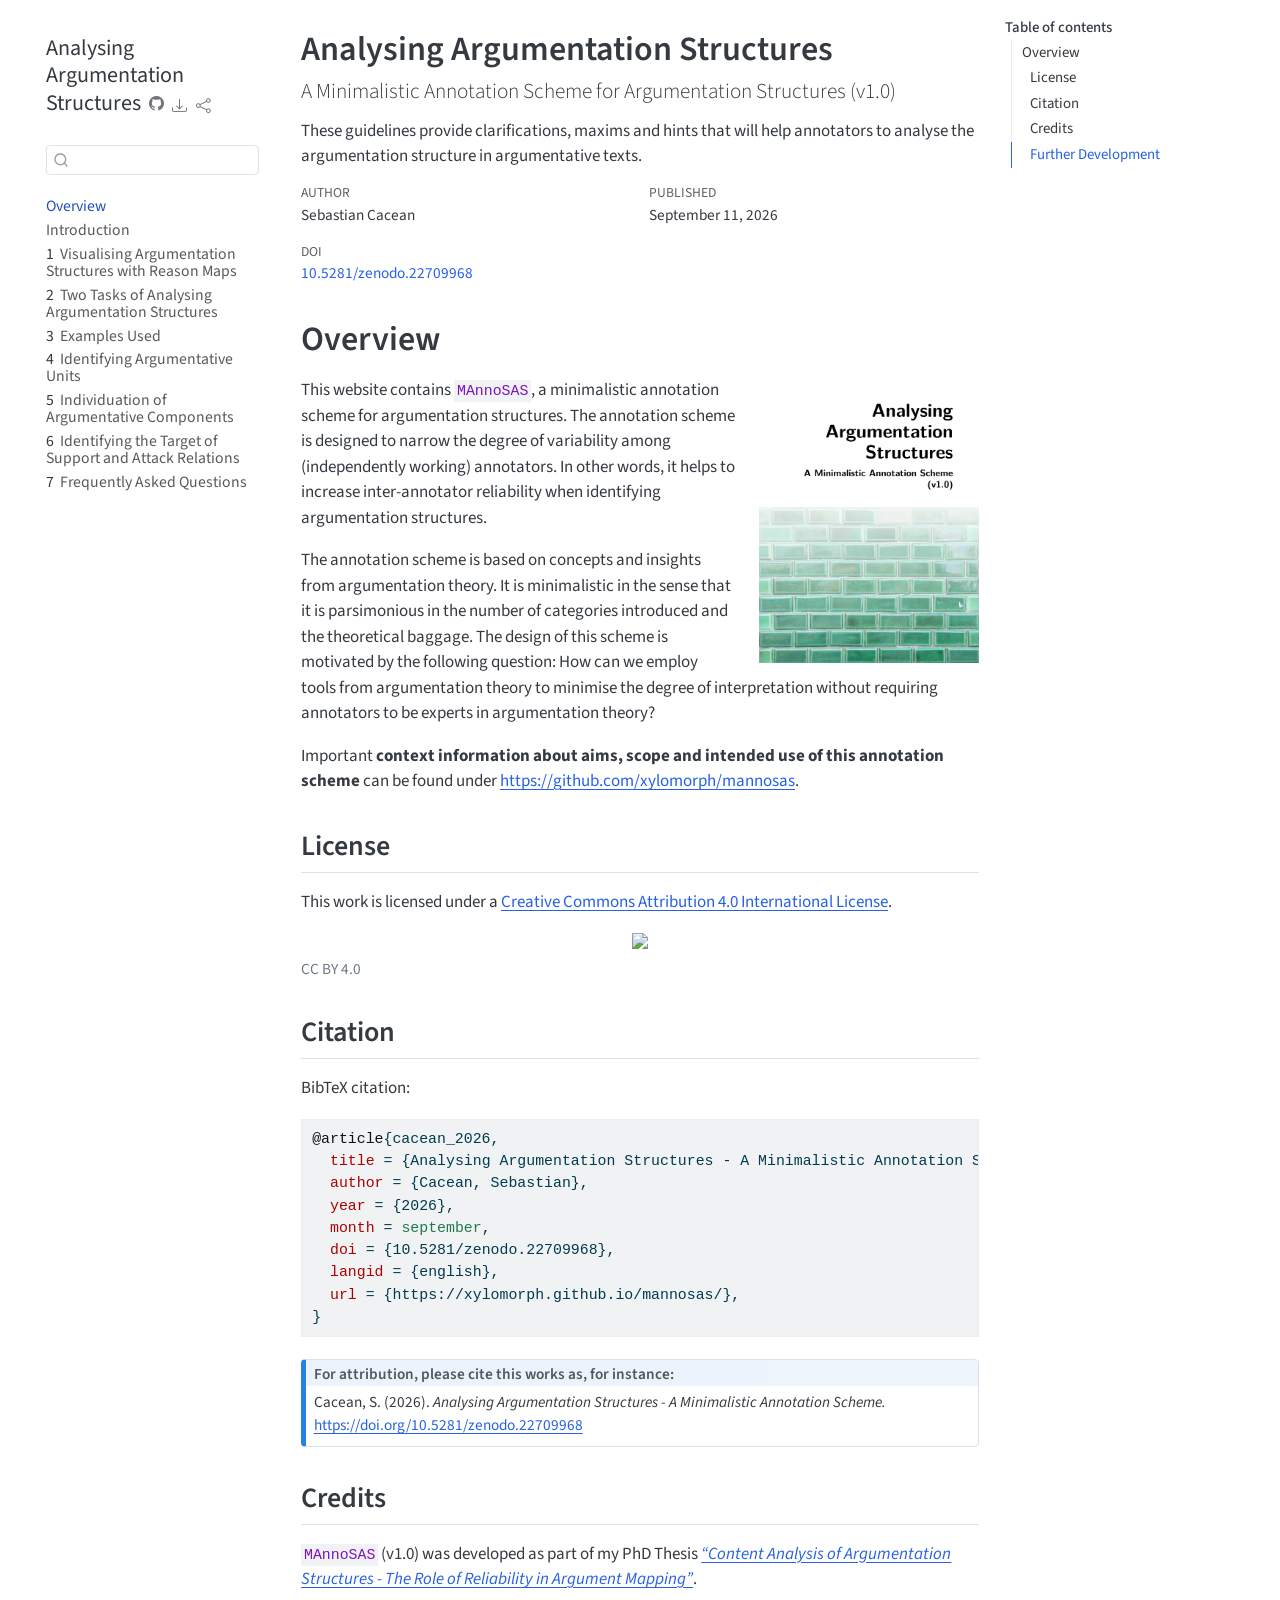
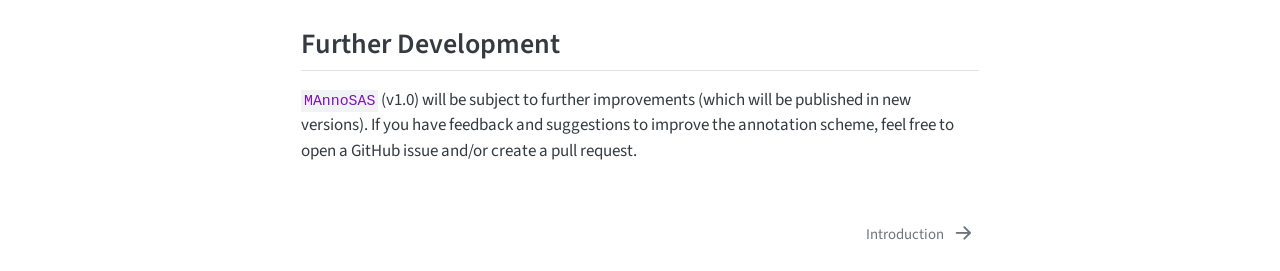
==== docs/index.html @ d0de9d88 "Build html output." ====
<!DOCTYPE html>
<html xmlns="http://www.w3.org/1999/xhtml" lang="en" xml:lang="en"><head>

<meta charset="utf-8">
<meta name="generator" content="quarto-1.9.38">

<meta name="viewport" content="width=device-width, initial-scale=1.0, user-scalable=yes">

<meta name="author" content="Sebastian Cacean">
<meta name="dcterms.date" content="2026-09-11">
<meta name="description" content="These guidelines provide clarifications, maxims and hints that will help annotators to analyse the argumentation structure in argumentative texts.">

<title>Analysing Argumentation Structures</title>
<style>
/* Default styles provided by pandoc.
** See https://pandoc.org/MANUAL.html#variables-for-html for config info.
*/
code{white-space: pre-wrap;}
span.smallcaps{font-variant: small-caps;}
div.columns{display: flex; gap: min(4vw, 1.5em);}
div.column{flex: auto; overflow-x: auto;}
div.hanging-indent{margin-left: 1.5em; text-indent: -1.5em;}
ul.task-list{list-style: none;}
ul.task-list li input[type="checkbox"] {
  width: 0.8em;
  margin: 0 0.8em 0.2em -1em; /* quarto-specific, see https://github.com/quarto-dev/quarto-cli/issues/4556 */ 
  vertical-align: middle;
}
/* CSS for syntax highlighting */
html { -webkit-text-size-adjust: 100%; }
pre > code.sourceCode { white-space: pre; position: relative; }
pre > code.sourceCode > span { display: inline-block; line-height: 1.25; }
pre > code.sourceCode > span:empty { height: 1.2em; }
.sourceCode { overflow: visible; }
code.sourceCode > span { color: inherit; text-decoration: inherit; }
div.sourceCode { margin: 1em 0; }
pre.sourceCode { margin: 0; }
@media screen {
div.sourceCode { overflow: auto; }
}
@media print {
pre > code.sourceCode { white-space: pre-wrap; }
pre > code.sourceCode > span { text-indent: -5em; padding-left: 5em; }
}
pre.numberSource code
  { counter-reset: source-line 0; }
pre.numberSource code > span
  { position: relative; left: -4em; counter-increment: source-line; }
pre.numberSource code > span > a:first-child::before
  { content: counter(source-line);
    position: relative; left: -1em; text-align: right; vertical-align: baseline;
    border: none; display: inline-block;
    -webkit-touch-callout: none; -webkit-user-select: none;
    -khtml-user-select: none; -moz-user-select: none;
    -ms-user-select: none; user-select: none;
    padding: 0 4px; width: 4em;
  }
pre.numberSource { margin-left: 3em;  padding-left: 4px; }
div.sourceCode
  {   }
@media screen {
pre > code.sourceCode > span > a:first-child::before { text-decoration: underline; }
}
</style>


<script src="site_libs/quarto-nav/quarto-nav.js"></script>
<script src="site_libs/quarto-nav/headroom.min.js"></script>
<script src="site_libs/clipboard/clipboard.min.js"></script>
<script src="site_libs/quarto-search/autocomplete.umd.js"></script>
<script src="site_libs/quarto-search/fuse.min.js"></script>
<script src="site_libs/quarto-search/quarto-search.js"></script>
<meta name="quarto:offset" content="./">
<link href="./ch00.html" rel="next">
<script src="site_libs/quarto-html/quarto.js" type="module"></script>
<script src="site_libs/quarto-html/tabsets/tabsets.js" type="module"></script>
<script src="site_libs/quarto-html/popper.min.js"></script>
<script src="site_libs/quarto-html/tippy.umd.min.js"></script>
<script src="site_libs/quarto-html/anchor.min.js"></script>
<link href="site_libs/quarto-html/tippy.css" rel="stylesheet">
<link href="site_libs/quarto-html/quarto-syntax-highlighting-15634bcf2e68342d4ad2dfa704d543f6.css" rel="stylesheet" id="quarto-text-highlighting-styles">
<script src="site_libs/bootstrap/bootstrap.min.js"></script>
<link href="site_libs/bootstrap/bootstrap-icons.css" rel="stylesheet">
<link href="site_libs/bootstrap/bootstrap-9e3e5b9121e68b3f077afb32f2c64d95.min.css" rel="stylesheet" append-hash="true" id="quarto-bootstrap" data-mode="light">
<script id="quarto-search-options" type="application/json">{
  "location": "sidebar",
  "copy-button": false,
  "collapse-after": 3,
  "panel-placement": "start",
  "type": "textbox",
  "limit": 50,
  "keyboard-shortcut": [
    "f",
    "/",
    "s"
  ],
  "show-item-context": false,
  "language": {
    "search-no-results-text": "No results",
    "search-matching-documents-text": "matching documents",
    "search-copy-link-title": "Copy link to search",
    "search-hide-matches-text": "Hide additional matches",
    "search-more-match-text": "more match in this document",
    "search-more-matches-text": "more matches in this document",
    "search-clear-button-title": "Clear",
    "search-text-placeholder": "",
    "search-detached-cancel-button-title": "Cancel",
    "search-submit-button-title": "Submit",
    "search-label": "Search"
  }
}</script>


<link rel="stylesheet" href="styles.css">
<meta property="og:title" content="Analysing Argumentation Structures">
<meta property="og:description" content="These guidelines provide clarifications, maxims and hints that will help annotators to analyse the argumentation structure in argumentative texts.">
<meta property="og:image" content="https://xylomorph.github.io/mannosas/figures/featured.png">
<meta property="og:site_name" content="Analysing Argumentation Structures">
<meta property="og:image:height" content="998">
<meta property="og:image:width" content="1054">
<meta name="twitter:title" content="Analysing Argumentation Structures">
<meta name="twitter:description" content="These guidelines provide clarifications, maxims and hints that will help annotators to analyse the argumentation structure in argumentative texts.">
<meta name="twitter:image" content="https://xylomorph.github.io/mannosas/figures/featured.png">
<meta name="twitter:image-height" content="998">
<meta name="twitter:image-width" content="1054">
<meta name="twitter:card" content="summary_large_image">
<meta name="citation_title" content="Analysing Argumentation Structures - A Minimalistic Annotation Scheme.">
<meta name="citation_abstract" content="These guidelines provide clarifications, maxims and hints that will help annotators to analyse the argumentation structure in argumentative texts.
">
<meta name="citation_author" content="Sebastian Cacean">
<meta name="citation_publication_date" content="2026-09-11">
<meta name="citation_cover_date" content="2026-09-11">
<meta name="citation_year" content="2026">
<meta name="citation_online_date" content="2026-09-11">
<meta name="citation_fulltext_html_url" content="https://xylomorph.github.io/mannosas/">
<meta name="citation_doi" content="10.5281/zenodo.22709968">
<meta name="citation_language" content="en">
<meta name="citation_technical_report_number" content="v1.0">
<meta name="citation_reference" content="citation_title=Opinion: Should we use gene editing to produce disease-free babies? A scientist who helped discover CRISPR weighs in.;,citation_abstract=Researchers recently reported that they were able to edit human embryos to fix a dangerous mutation. The technology is inching closer to reality, so we need to take a stand, says biochemist Jennife…;,citation_author=Jennifer A. Doudna;,citation_author=Samuel H. Sternberg;,citation_publication_date=2017-08;,citation_cover_date=2017-08;,citation_year=2017;,citation_fulltext_html_url=https://ideas.ted.com/opinion-should-we-use-gene-editing-to-produce-disease-free-babies-a-scientist-who-helped-discover-crispr-weighs-in/;,citation_language=en-US;,citation_journal_title=ideas.ted.com;">
<meta name="citation_reference" content="citation_title=Why We Still Need Affirmative Action;,citation_abstract=Harvard University is known for many things, including its academic prestige, its use as the primary filming location of “Legally Blonde,” and its controversial affirmative action policy.&nbsp; As much as we’d love to discuss “Legally Blonde,” it’s a perfect movie that can speak for itself. Instead, we’ve decided to tackle something slightly more unpopular: that...;,citation_author=Jarom Gordon;,citation_author=Miles Wang;,citation_publication_date=2019;,citation_cover_date=2019;,citation_year=2019;,citation_fulltext_html_url=https://www.themuseatdreyfoos.com/opinion/2019/12/09/on-affirmative-action/;,citation_journal_title=THE MUSE;">
<meta name="citation_reference" content="citation_title=Pro and Con: Should Gene Editing Be Performed on Human Embryos?;,citation_abstract=The most potent use of the new gene editing technique CRISPR is also the most controversial: tweaking the genomes of human embryos to eliminate genes that cause disease. We don’t allow it now. Should we ever?;,citation_author=John Harris;,citation_author=Marcy Darnovsky;,citation_publication_date=2018-11;,citation_cover_date=2018-11;,citation_year=2018;,citation_fulltext_html_url=https://www.nationalgeographic.com/magazine/article/human-gene-editing-pro-con-opinions;,citation_language=en-US;,citation_journal_title=Magazine;">
<meta name="citation_reference" content="citation_title=Opinion: CRISPR Technology Violates Informed Consent, May Usher Era of Eugenics;,citation_abstract=Gene editing has been an important biotechnological tool aimed at altering and correcting DNA. This technology could decrease risk for disease and change physical features. Due to these powerful sc…;,citation_author=Aliya Jain;,citation_publication_date=2021-05;,citation_cover_date=2021-05;,citation_year=2021;,citation_fulltext_html_url=https://bruinmedicalreview.com/2021/05/07/opinion-crispr-technology-violates-informed-consent-may-usher-era-of-eugenics/;,citation_language=en-US;,citation_journal_title=Bruin Medical Review;">
<meta name="citation_reference" content="citation_title=What are the Ethical Concerns of Genome Editing?;,citation_abstract=Most ethical discussions about genome editing center on human germline editing because changes are passed down to future generations.;,citation_author=undefined NHGRI;,citation_publication_date=2017;,citation_cover_date=2017;,citation_year=2017;,citation_fulltext_html_url=https://www.genome.gov/about-genomics/policy-issues/Genome-Editing/ethical-concerns;,citation_language=en-US;,citation_journal_title=Genome.gov;">
</head>

<body class="nav-sidebar floating quarto-light">

<div id="quarto-search-results"></div>
  <header id="quarto-header" class="headroom fixed-top">
  <nav class="quarto-secondary-nav">
    <div class="container-fluid d-flex">
      <button type="button" class="quarto-btn-toggle btn" data-bs-toggle="collapse" role="button" data-bs-target=".quarto-sidebar-collapse-item" aria-controls="quarto-sidebar" aria-expanded="false" aria-label="Toggle sidebar navigation" onclick="if (window.quartoToggleHeadroom) { window.quartoToggleHeadroom(); }">
        <i class="bi bi-layout-text-sidebar-reverse"></i>
      </button>
        <nav class="quarto-page-breadcrumbs" aria-label="breadcrumb"><ol class="breadcrumb"><li class="breadcrumb-item"><a href="./index.html">Overview</a></li></ol></nav>
        <a class="flex-grow-1" role="navigation" data-bs-toggle="collapse" data-bs-target=".quarto-sidebar-collapse-item" aria-controls="quarto-sidebar" aria-expanded="false" aria-label="Toggle sidebar navigation" onclick="if (window.quartoToggleHeadroom) { window.quartoToggleHeadroom(); }">      
        </a>
      <button type="button" class="btn quarto-search-button" aria-label="Search" onclick="window.quartoOpenSearch();">
        <i class="bi bi-search"></i>
      </button>
    </div>
  </nav>
</header>
<!-- content -->
<div id="quarto-content" class="quarto-container page-columns page-rows-contents page-layout-article">
<!-- sidebar -->
  <nav id="quarto-sidebar" class="sidebar collapse collapse-horizontal quarto-sidebar-collapse-item sidebar-navigation floating overflow-auto">
    <div class="pt-lg-2 mt-2 text-left sidebar-header">
    <div class="sidebar-title mb-0 py-0">
      <a href="./">Analysing Argumentation Structures</a> 
        <div class="sidebar-tools-main tools-wide">
    <a href="https://github.com/xylomorph/mannosas/" title="Source Code" class="quarto-navigation-tool px-1" aria-label="Source Code"><i class="bi bi-github"></i></a>
    <div class="dropdown">
      <a href="" title="Download" id="quarto-navigation-tool-dropdown-0" class="quarto-navigation-tool dropdown-toggle px-1" data-bs-toggle="dropdown" aria-expanded="false" role="link" aria-label="Download"><i class="bi bi-download"></i></a>
      <ul class="dropdown-menu" aria-labelledby="quarto-navigation-tool-dropdown-0">
          <li>
            <a class="dropdown-item sidebar-tools-main-item" href="./Analysing-Argumentation-Structures.pdf">
              <i class="bi bi-file-pdf pe-1"></i>
            Download PDF
            </a>
          </li>
          <li>
            <a class="dropdown-item sidebar-tools-main-item" href="./Analysing-Argumentation-Structures.docx">
              <i class="bi bi-file-word pe-1"></i>
            Download Docx
            </a>
          </li>
      </ul>
    </div>
    <div class="dropdown">
      <a href="" title="Share" id="quarto-navigation-tool-dropdown-1" class="quarto-navigation-tool dropdown-toggle px-1" data-bs-toggle="dropdown" aria-expanded="false" role="link" aria-label="Share"><i class="bi bi-share"></i></a>
      <ul class="dropdown-menu" aria-labelledby="quarto-navigation-tool-dropdown-1">
          <li>
            <a class="dropdown-item sidebar-tools-main-item" href="https://twitter.com/intent/tweet?url=|url|">
              <i class="bi bi-twitter pe-1"></i>
            Twitter
            </a>
          </li>
          <li>
            <a class="dropdown-item sidebar-tools-main-item" href="https://www.linkedin.com/sharing/share-offsite/?url=|url|">
              <i class="bi bi-linkedin pe-1"></i>
            LinkedIn
            </a>
          </li>
      </ul>
    </div>
</div>
    </div>
      </div>
        <div class="mt-2 flex-shrink-0 align-items-center">
        <div class="sidebar-search">
        <div id="quarto-search" class="" title="Search"></div>
        </div>
        </div>
    <div class="sidebar-menu-container"> 
    <ul class="list-unstyled mt-1">
        <li class="sidebar-item">
  <div class="sidebar-item-container"> 
  <a href="./index.html" class="sidebar-item-text sidebar-link active">
 <span class="menu-text">Overview</span></a>
  </div>
</li>
        <li class="sidebar-item">
  <div class="sidebar-item-container"> 
  <a href="./ch00.html" class="sidebar-item-text sidebar-link">
 <span class="menu-text">Introduction</span></a>
  </div>
</li>
        <li class="sidebar-item">
  <div class="sidebar-item-container"> 
  <a href="./ch01.html" class="sidebar-item-text sidebar-link">
 <span class="menu-text"><span class="chapter-number">1</span>&nbsp; <span class="chapter-title">Visualising Argumentation Structures with Reason Maps</span></span></a>
  </div>
</li>
        <li class="sidebar-item">
  <div class="sidebar-item-container"> 
  <a href="./ch02.html" class="sidebar-item-text sidebar-link">
 <span class="menu-text"><span class="chapter-number">2</span>&nbsp; <span class="chapter-title">Two Tasks of Analysing Argumentation Structures</span></span></a>
  </div>
</li>
        <li class="sidebar-item">
  <div class="sidebar-item-container"> 
  <a href="./ch03.html" class="sidebar-item-text sidebar-link">
 <span class="menu-text"><span class="chapter-number">3</span>&nbsp; <span class="chapter-title">Examples Used</span></span></a>
  </div>
</li>
        <li class="sidebar-item">
  <div class="sidebar-item-container"> 
  <a href="./ch04.html" class="sidebar-item-text sidebar-link">
 <span class="menu-text"><span class="chapter-number">4</span>&nbsp; <span class="chapter-title">Identifying Argumentative Units</span></span></a>
  </div>
</li>
        <li class="sidebar-item">
  <div class="sidebar-item-container"> 
  <a href="./ch05.html" class="sidebar-item-text sidebar-link">
 <span class="menu-text"><span class="chapter-number">5</span>&nbsp; <span class="chapter-title">Individuation of Argumentative Components</span></span></a>
  </div>
</li>
        <li class="sidebar-item">
  <div class="sidebar-item-container"> 
  <a href="./ch06.html" class="sidebar-item-text sidebar-link">
 <span class="menu-text"><span class="chapter-number">6</span>&nbsp; <span class="chapter-title">Identifying the Target of Support and Attack Relations</span></span></a>
  </div>
</li>
        <li class="sidebar-item">
  <div class="sidebar-item-container"> 
  <a href="./ch07.html" class="sidebar-item-text sidebar-link">
 <span class="menu-text"><span class="chapter-number">7</span>&nbsp; <span class="chapter-title">Frequently Asked Questions</span></span></a>
  </div>
</li>
    </ul>
    </div>
</nav>
<div id="quarto-sidebar-glass" class="quarto-sidebar-collapse-item" data-bs-toggle="collapse" data-bs-target=".quarto-sidebar-collapse-item"></div>
<!-- margin-sidebar -->
    <div id="quarto-margin-sidebar" class="sidebar margin-sidebar">
        <nav id="TOC" role="doc-toc" class="toc-active">
    <h2 id="toc-title">Table of contents</h2>
   
  <ul>
  <li><a href="#overview" id="toc-overview" class="nav-link active" data-scroll-target="#overview">Overview</a>
  <ul>
  <li><a href="#license" id="toc-license" class="nav-link" data-scroll-target="#license">License</a></li>
  <li><a href="#citation" id="toc-citation" class="nav-link" data-scroll-target="#citation">Citation</a></li>
  <li><a href="#credits" id="toc-credits" class="nav-link" data-scroll-target="#credits">Credits</a></li>
  <li><a href="#further-development" id="toc-further-development" class="nav-link" data-scroll-target="#further-development">Further Development</a></li>
  </ul></li>
  </ul>
</nav>
    </div>
<!-- main -->
<main class="content" id="quarto-document-content">

<header id="title-block-header" class="quarto-title-block default">
<div class="quarto-title">
<h1 class="title">Analysing Argumentation Structures</h1>
<p class="subtitle lead">A Minimalistic Annotation Scheme for Argumentation Structures (v1.0)</p>
</div>

<div>
  <div class="description">
    These guidelines provide clarifications, maxims and hints that will help annotators to analyse the argumentation structure in argumentative texts.
  </div>
</div>


<div class="quarto-title-meta">

    <div>
    <div class="quarto-title-meta-heading">Author</div>
    <div class="quarto-title-meta-contents">
             <p>Sebastian Cacean </p>
          </div>
  </div>
    
    <div>
    <div class="quarto-title-meta-heading">Published</div>
    <div class="quarto-title-meta-contents">
      <p class="date">September 11, 2026</p>
    </div>
  </div>
  
    
    <div>
    <div class="quarto-title-meta-heading">Doi</div>
    <div class="quarto-title-meta-contents">
      <p class="doi">
        <a href="https://doi.org/10.5281/zenodo.22709968">10.5281/zenodo.22709968</a>
      </p>
    </div>
  </div>
  </div>
  


</header>


<section id="overview" class="level1 unnumbered">
<h1 class="unnumbered">Overview</h1>
<p><a href="./Analysing-Argumentation-Structures.pdf" target="_blank"> <img src="./figures/frontpage-thumbnail.png" alt="Download PDF" class="float-right" style="width:220px;"> </a></p>
<p>This website contains <code>MAnnoSAS</code>, a minimalistic annotation scheme for argumentation structures. The annotation scheme is designed to narrow the degree of variability among (independently working) annotators. In other words, it helps to increase inter-annotator reliability when identifying argumentation structures.</p>
<p>The annotation scheme is based on concepts and insights from argumentation theory. It is minimalistic in the sense that it is parsimonious in the number of categories introduced and the theoretical baggage. The design of this scheme is motivated by the following question: How can we employ tools from argumentation theory to minimise the degree of interpretation without requiring annotators to be experts in argumentation theory?</p>
Important <strong>context information about aims, scope and intended use of this annotation scheme</strong> can be found under <a href="https://github.com/xylomorph/mannosas" class="uri">https://github.com/xylomorph/mannosas</a>.
<div style="clear:both;">

</div>
<section id="license" class="level2">
<h2 class="anchored" data-anchor-id="license">License</h2>
<p>This work is licensed under a <a href="http://creativecommons.org/licenses/by/4.0/">Creative Commons Attribution 4.0 International License</a>.</p>
<div class="quarto-figure quarto-figure-center">
<figure class="figure">
<p><a href="http://creativecommons.org/licenses/by/4.0/"><img src="https://i.creativecommons.org/l/by/4.0/88x31.png" class="img-fluid figure-img"></a></p>
<figcaption>CC BY 4.0</figcaption>
</figure>
</div>
</section>
<section id="citation" class="level2">
<h2 class="anchored" data-anchor-id="citation">Citation</h2>
<p>BibTeX citation:</p>
<div class="code-copy-outer-scaffold"><div class="sourceCode" id="cb1"><pre class="sourceCode bibtex code-with-copy"><code class="sourceCode bibtex"><span id="cb1-1"><a href="#cb1-1" aria-hidden="true" tabindex="-1"></a><span class="va">@article</span>{<span class="ot">cacean_2026</span>,</span>
<span id="cb1-2"><a href="#cb1-2" aria-hidden="true" tabindex="-1"></a>  <span class="dt">title</span> = {Analysing Argumentation Structures - A Minimalistic Annotation Scheme.},</span>
<span id="cb1-3"><a href="#cb1-3" aria-hidden="true" tabindex="-1"></a>  <span class="dt">author</span> = {Cacean, Sebastian},</span>
<span id="cb1-4"><a href="#cb1-4" aria-hidden="true" tabindex="-1"></a>  <span class="dt">year</span> = {2026},</span>
<span id="cb1-5"><a href="#cb1-5" aria-hidden="true" tabindex="-1"></a>  <span class="dt">month</span> = <span class="st">september</span>,</span>
<span id="cb1-6"><a href="#cb1-6" aria-hidden="true" tabindex="-1"></a>  <span class="dt">doi</span> = {10.5281/zenodo.22709968},</span>
<span id="cb1-7"><a href="#cb1-7" aria-hidden="true" tabindex="-1"></a>  <span class="dt">langid</span> = {english},</span>
<span id="cb1-8"><a href="#cb1-8" aria-hidden="true" tabindex="-1"></a>  <span class="dt">url</span> = {https://xylomorph.github.io/mannosas/},</span>
<span id="cb1-9"><a href="#cb1-9" aria-hidden="true" tabindex="-1"></a>}</span></code></pre></div><button title="Copy to Clipboard" class="code-copy-button"><i class="bi"></i></button></div>
<div class="callout callout-style-default callout-note no-icon callout-titled">
<div class="callout-header d-flex align-content-center">
<div class="callout-icon-container">
<i class="callout-icon no-icon"></i>
</div>
<div class="callout-title-container flex-fill">
<span class="screen-reader-only">Note</span>For attribution, please cite this works as, for instance:
</div>
</div>
<div class="callout-body-container callout-body">
<p>Cacean, S. (2026). <em>Analysing Argumentation Structures - A Minimalistic Annotation Scheme.</em> <a href="https://doi.org/10.5281/zenodo.22709968" class="uri">https://doi.org/10.5281/zenodo.22709968</a></p>
</div>
</div>
</section>
<section id="credits" class="level2">
<h2 class="anchored" data-anchor-id="credits">Credits</h2>
<p><code>MAnnoSAS</code> (v1.0) was developed as part of my PhD Thesis <a href="https://doi.org/10.5445/IR/1000182475"><em>“Content Analysis of Argumentation Structures - The Role of Reliability in Argument Mapping”</em></a>.</p>
</section>
<section id="further-development" class="level2">
<h2 class="anchored" data-anchor-id="further-development">Further Development</h2>
<p><code>MAnnoSAS</code> (v1.0) will be subject to further improvements (which will be published in new versions). If you have feedback and suggestions to improve the annotation scheme, feel free to open a GitHub issue and/or create a pull request.</p>


</section>
</section>

</main> <!-- /main -->
<script id="quarto-html-after-body" type="application/javascript">
  window.document.addEventListener("DOMContentLoaded", function (event) {
    const icon = "";
    const anchorJS = new window.AnchorJS();
    anchorJS.options = {
      placement: 'right',
      icon: icon
    };
    anchorJS.add('.anchored');
    const isCodeAnnotation = (el) => {
      for (const clz of el.classList) {
        if (clz.startsWith('code-annotation-')) {                     
          return true;
        }
      }
      return false;
    }
    const onCopySuccess = function(e) {
      // button target
      const button = e.trigger;
      // don't keep focus
      button.blur();
      // flash "checked"
      button.classList.add('code-copy-button-checked');
      var currentTitle = button.getAttribute("title");
      button.setAttribute("title", "Copied!");
      let tooltip;
      if (window.bootstrap) {
        button.setAttribute("data-bs-toggle", "tooltip");
        button.setAttribute("data-bs-placement", "left");
        button.setAttribute("data-bs-title", "Copied!");
        tooltip = new bootstrap.Tooltip(button, 
          { trigger: "manual", 
            customClass: "code-copy-button-tooltip",
            offset: [0, -8]});
        tooltip.show();    
      }
      setTimeout(function() {
        if (tooltip) {
          tooltip.hide();
          button.removeAttribute("data-bs-title");
          button.removeAttribute("data-bs-toggle");
          button.removeAttribute("data-bs-placement");
        }
        button.setAttribute("title", currentTitle);
        button.classList.remove('code-copy-button-checked');
      }, 1000);
      // clear code selection
      e.clearSelection();
    }
    const getTextToCopy = function(trigger) {
      const outerScaffold = trigger.parentElement.cloneNode(true);
      const codeEl = outerScaffold.querySelector('code');
      for (const childEl of codeEl.children) {
        if (isCodeAnnotation(childEl)) {
          childEl.remove();
        }
      }
      return codeEl.innerText;
    }
    const clipboard = new window.ClipboardJS('.code-copy-button:not([data-in-quarto-modal])', {
      text: getTextToCopy
    });
    clipboard.on('success', onCopySuccess);
    if (window.document.getElementById('quarto-embedded-source-code-modal')) {
      const clipboardModal = new window.ClipboardJS('.code-copy-button[data-in-quarto-modal]', {
        text: getTextToCopy,
        container: window.document.getElementById('quarto-embedded-source-code-modal')
      });
      clipboardModal.on('success', onCopySuccess);
    }
      var localhostRegex = new RegExp(/^(?:http|https):\/\/localhost\:?[0-9]*\//);
      var mailtoRegex = new RegExp(/^mailto:/);
        var filterRegex = new RegExp("https:\/\/xylomorph\.github\.io\/mannosas\/");
      var isInternal = (href) => {
          return filterRegex.test(href) || localhostRegex.test(href) || mailtoRegex.test(href);
      }
      // Inspect non-navigation links and adorn them if external
     var links = window.document.querySelectorAll('a[href]:not(.nav-link):not(.navbar-brand):not(.toc-action):not(.sidebar-link):not(.sidebar-item-toggle):not(.pagination-link):not(.no-external):not([aria-hidden]):not(.dropdown-item):not(.quarto-navigation-tool):not(.about-link)');
      for (var i=0; i<links.length; i++) {
        const link = links[i];
        if (!isInternal(link.href)) {
          // undo the damage that might have been done by quarto-nav.js in the case of
          // links that we want to consider external
          if (link.dataset.originalHref !== undefined) {
            link.href = link.dataset.originalHref;
          }
            // target, if specified
            link.setAttribute("target", "_blank");
            if (link.getAttribute("rel") === null) {
              link.setAttribute("rel", "noopener");
            }
        }
      }
    function tippyHover(el, contentFn, onTriggerFn, onUntriggerFn) {
      const config = {
        allowHTML: true,
        maxWidth: 500,
        delay: 100,
        arrow: false,
        appendTo: function(el) {
            return el.parentElement;
        },
        interactive: true,
        interactiveBorder: 10,
        theme: 'quarto',
        placement: 'bottom-start',
      };
      if (contentFn) {
        config.content = contentFn;
      }
      if (onTriggerFn) {
        config.onTrigger = onTriggerFn;
      }
      if (onUntriggerFn) {
        config.onUntrigger = onUntriggerFn;
      }
      window.tippy(el, config); 
    }
    const noterefs = window.document.querySelectorAll('a[role="doc-noteref"]');
    for (var i=0; i<noterefs.length; i++) {
      const ref = noterefs[i];
      tippyHover(ref, function() {
        // use id or data attribute instead here
        let href = ref.getAttribute('data-footnote-href') || ref.getAttribute('href');
        try { href = new URL(href).hash; } catch {}
        const id = href.replace(/^#\/?/, "");
        const note = window.document.getElementById(id);
        if (note) {
          return note.innerHTML;
        } else {
          return "";
        }
      });
    }
    const xrefs = window.document.querySelectorAll('a.quarto-xref');
    const processXRef = (id, note) => {
      // Strip column container classes
      const stripColumnClz = (el) => {
        el.classList.remove("page-full", "page-columns");
        if (el.children) {
          for (const child of el.children) {
            stripColumnClz(child);
          }
        }
      }
      stripColumnClz(note)
      if (id === null || id.startsWith('sec-')) {
        // Special case sections, only their first couple elements
        const container = document.createElement("div");
        if (note.children && note.children.length > 2) {
          container.appendChild(note.children[0].cloneNode(true));
          for (let i = 1; i < note.children.length; i++) {
            const child = note.children[i];
            if (child.tagName === "P" && child.innerText === "") {
              continue;
            } else {
              container.appendChild(child.cloneNode(true));
              break;
            }
          }
          if (window.Quarto?.typesetMath) {
            window.Quarto.typesetMath(container);
          }
          return container.innerHTML
        } else {
          if (window.Quarto?.typesetMath) {
            window.Quarto.typesetMath(note);
          }
          return note.innerHTML;
        }
      } else {
        // Remove any anchor links if they are present
        const anchorLink = note.querySelector('a.anchorjs-link');
        if (anchorLink) {
          anchorLink.remove();
        }
        if (window.Quarto?.typesetMath) {
          window.Quarto.typesetMath(note);
        }
        if (note.classList.contains("callout")) {
          return note.outerHTML;
        } else {
          return note.innerHTML;
        }
      }
    }
    for (var i=0; i<xrefs.length; i++) {
      const xref = xrefs[i];
      tippyHover(xref, undefined, function(instance) {
        instance.disable();
        let url = xref.getAttribute('href');
        let hash = undefined; 
        if (url.startsWith('#')) {
          hash = url;
        } else {
          try { hash = new URL(url).hash; } catch {}
        }
        if (hash) {
          const id = hash.replace(/^#\/?/, "");
          const note = window.document.getElementById(id);
          if (note !== null) {
            try {
              const html = processXRef(id, note.cloneNode(true));
              instance.setContent(html);
            } finally {
              instance.enable();
              instance.show();
            }
          } else {
            // See if we can fetch this
            fetch(url.split('#')[0])
            .then(res => res.text())
            .then(html => {
              const parser = new DOMParser();
              const htmlDoc = parser.parseFromString(html, "text/html");
              const note = htmlDoc.getElementById(id);
              if (note !== null) {
                const html = processXRef(id, note);
                instance.setContent(html);
              } 
            }).finally(() => {
              instance.enable();
              instance.show();
            });
          }
        } else {
          // See if we can fetch a full url (with no hash to target)
          // This is a special case and we should probably do some content thinning / targeting
          fetch(url)
          .then(res => res.text())
          .then(html => {
            const parser = new DOMParser();
            const htmlDoc = parser.parseFromString(html, "text/html");
            const note = htmlDoc.querySelector('main.content');
            if (note !== null) {
              // This should only happen for chapter cross references
              // (since there is no id in the URL)
              // remove the first header
              if (note.children.length > 0 && note.children[0].tagName === "HEADER") {
                note.children[0].remove();
              }
              const html = processXRef(null, note);
              instance.setContent(html);
            } 
          }).finally(() => {
            instance.enable();
            instance.show();
          });
        }
      }, function(instance) {
      });
    }
        let selectedAnnoteEl;
        const selectorForAnnotation = ( cell, annotation) => {
          let cellAttr = 'data-code-cell="' + cell + '"';
          let lineAttr = 'data-code-annotation="' +  annotation + '"';
          const selector = 'span[' + cellAttr + '][' + lineAttr + ']';
          return selector;
        }
        const selectCodeLines = (annoteEl) => {
          const doc = window.document;
          const targetCell = annoteEl.getAttribute("data-target-cell");
          const targetAnnotation = annoteEl.getAttribute("data-target-annotation");
          const annoteSpan = window.document.querySelector(selectorForAnnotation(targetCell, targetAnnotation));
          const lines = annoteSpan.getAttribute("data-code-lines").split(",");
          const lineIds = lines.map((line) => {
            return targetCell + "-" + line;
          })
          let top = null;
          let height = null;
          let parent = null;
          if (lineIds.length > 0) {
              //compute the position of the single el (top and bottom and make a div)
              const el = window.document.getElementById(lineIds[0]);
              top = el.offsetTop;
              height = el.offsetHeight;
              parent = el.parentElement.parentElement;
            if (lineIds.length > 1) {
              const lastEl = window.document.getElementById(lineIds[lineIds.length - 1]);
              const bottom = lastEl.offsetTop + lastEl.offsetHeight;
              height = bottom - top;
            }
            if (top !== null && height !== null && parent !== null) {
              // cook up a div (if necessary) and position it 
              let div = window.document.getElementById("code-annotation-line-highlight");
              if (div === null) {
                div = window.document.createElement("div");
                div.setAttribute("id", "code-annotation-line-highlight");
                div.style.position = 'absolute';
                parent.appendChild(div);
              }
              div.style.top = top - 2 + "px";
              div.style.height = height + 4 + "px";
              div.style.left = 0;
              let gutterDiv = window.document.getElementById("code-annotation-line-highlight-gutter");
              if (gutterDiv === null) {
                gutterDiv = window.document.createElement("div");
                gutterDiv.setAttribute("id", "code-annotation-line-highlight-gutter");
                gutterDiv.style.position = 'absolute';
                const codeCell = window.document.getElementById(targetCell);
                const gutter = codeCell.querySelector('.code-annotation-gutter');
                gutter.appendChild(gutterDiv);
              }
              gutterDiv.style.top = top - 2 + "px";
              gutterDiv.style.height = height + 4 + "px";
            }
            selectedAnnoteEl = annoteEl;
          }
        };
        const unselectCodeLines = () => {
          const elementsIds = ["code-annotation-line-highlight", "code-annotation-line-highlight-gutter"];
          elementsIds.forEach((elId) => {
            const div = window.document.getElementById(elId);
            if (div) {
              div.remove();
            }
          });
          selectedAnnoteEl = undefined;
        };
          // Handle positioning of the toggle
      window.addEventListener(
        "resize",
        throttle(() => {
          elRect = undefined;
          if (selectedAnnoteEl) {
            selectCodeLines(selectedAnnoteEl);
          }
        }, 10)
      );
      function throttle(fn, ms) {
      let throttle = false;
      let timer;
        return (...args) => {
          if(!throttle) { // first call gets through
              fn.apply(this, args);
              throttle = true;
          } else { // all the others get throttled
              if(timer) clearTimeout(timer); // cancel #2
              timer = setTimeout(() => {
                fn.apply(this, args);
                timer = throttle = false;
              }, ms);
          }
        };
      }
        // Attach click handler to the DT
        const annoteDls = window.document.querySelectorAll('dt[data-target-cell]');
        for (const annoteDlNode of annoteDls) {
          annoteDlNode.addEventListener('click', (event) => {
            const clickedEl = event.target;
            if (clickedEl !== selectedAnnoteEl) {
              unselectCodeLines();
              const activeEl = window.document.querySelector('dt[data-target-cell].code-annotation-active');
              if (activeEl) {
                activeEl.classList.remove('code-annotation-active');
              }
              selectCodeLines(clickedEl);
              clickedEl.classList.add('code-annotation-active');
            } else {
              // Unselect the line
              unselectCodeLines();
              clickedEl.classList.remove('code-annotation-active');
            }
          });
        }
    const findCites = (el) => {
      const parentEl = el.parentElement;
      if (parentEl) {
        const cites = parentEl.dataset.cites;
        if (cites) {
          return {
            el,
            cites: cites.split(' ')
          };
        } else {
          return findCites(el.parentElement)
        }
      } else {
        return undefined;
      }
    };
    var bibliorefs = window.document.querySelectorAll('a[role="doc-biblioref"]');
    for (var i=0; i<bibliorefs.length; i++) {
      const ref = bibliorefs[i];
      const citeInfo = findCites(ref);
      if (citeInfo) {
        tippyHover(citeInfo.el, function() {
          var popup = window.document.createElement('div');
          citeInfo.cites.forEach(function(cite) {
            var citeDiv = window.document.createElement('div');
            citeDiv.classList.add('hanging-indent');
            citeDiv.classList.add('csl-entry');
            var biblioDiv = window.document.getElementById('ref-' + cite);
            if (biblioDiv) {
              citeDiv.innerHTML = biblioDiv.innerHTML;
            }
            popup.appendChild(citeDiv);
          });
          return popup.innerHTML;
        });
      }
    }
  });
  </script>
<nav class="page-navigation">
  <div class="nav-page nav-page-previous">
  </div>
  <div class="nav-page nav-page-next">
      <a href="./ch00.html" class="pagination-link" aria-label="Introduction">
        <span class="nav-page-text">Introduction</span> <i class="bi bi-arrow-right-short"></i>
      </a>
  </div>
</nav>
</div> <!-- /content -->




</body></html>
---- docs/site_libs/quarto-html/tippy.css ----
.tippy-box[data-animation=fade][data-state=hidden]{opacity:0}[data-tippy-root]{max-width:calc(100vw - 10px)}.tippy-box{position:relative;background-color:#333;color:#fff;border-radius:4px;font-size:14px;line-height:1.4;white-space:normal;outline:0;transition-property:transform,visibility,opacity}.tippy-box[data-placement^=top]>.tippy-arrow{bottom:0}.tippy-box[data-placement^=top]>.tippy-arrow:before{bottom:-7px;left:0;border-width:8px 8px 0;border-top-color:initial;transform-origin:center top}.tippy-box[data-placement^=bottom]>.tippy-arrow{top:0}.tippy-box[data-placement^=bottom]>.tippy-arrow:before{top:-7px;left:0;border-width:0 8px 8px;border-bottom-color:initial;transform-origin:center bottom}.tippy-box[data-placement^=left]>.tippy-arrow{right:0}.tippy-box[data-placement^=left]>.tippy-arrow:before{border-width:8px 0 8px 8px;border-left-color:initial;right:-7px;transform-origin:center left}.tippy-box[data-placement^=right]>.tippy-arrow{left:0}.tippy-box[data-placement^=right]>.tippy-arrow:before{left:-7px;border-width:8px 8px 8px 0;border-right-color:initial;transform-origin:center right}.tippy-box[data-inertia][data-state=visible]{transition-timing-function:cubic-bezier(.54,1.5,.38,1.11)}.tippy-arrow{width:16px;height:16px;color:#333}.tippy-arrow:before{content:"";position:absolute;border-color:transparent;border-style:solid}.tippy-content{position:relative;padding:5px 9px;z-index:1}
---- docs/site_libs/quarto-html/quarto-syntax-highlighting-15634bcf2e68342d4ad2dfa704d543f6.css ----
/* quarto syntax highlight colors */
:root {
  --quarto-hl-ot-color: #003B4F;
  --quarto-hl-at-color: #657422;
  --quarto-hl-ss-color: #20794D;
  --quarto-hl-an-color: #5E5E5E;
  --quarto-hl-fu-color: #4758AB;
  --quarto-hl-st-color: #20794D;
  --quarto-hl-cf-color: #003B4F;
  --quarto-hl-op-color: #5E5E5E;
  --quarto-hl-er-color: #AD0000;
  --quarto-hl-bn-color: #AD0000;
  --quarto-hl-al-color: #AD0000;
  --quarto-hl-va-color: #111111;
  --quarto-hl-bu-color: inherit;
  --quarto-hl-ex-color: inherit;
  --quarto-hl-pp-color: #AD0000;
  --quarto-hl-in-color: #5E5E5E;
  --quarto-hl-vs-color: #20794D;
  --quarto-hl-wa-color: #5E5E5E;
  --quarto-hl-do-color: #5E5E5E;
  --quarto-hl-im-color: #00769E;
  --quarto-hl-ch-color: #20794D;
  --quarto-hl-dt-color: #AD0000;
  --quarto-hl-fl-color: #AD0000;
  --quarto-hl-co-color: #5E5E5E;
  --quarto-hl-cv-color: #5E5E5E;
  --quarto-hl-cn-color: #8f5902;
  --quarto-hl-sc-color: #5E5E5E;
  --quarto-hl-dv-color: #AD0000;
  --quarto-hl-kw-color: #003B4F;
}

/* other quarto variables */
:root {
  --quarto-font-monospace: SFMono-Regular, Menlo, Monaco, Consolas, "Liberation Mono", "Courier New", monospace;
}

/* syntax highlight based on Pandoc's rules */
pre > code.sourceCode > span {
  color: #003B4F;
}

code.sourceCode > span {
  color: #003B4F;
}

div.sourceCode,
div.sourceCode pre.sourceCode {
  color: #003B4F;
}

/* Normal */
code span {
  color: #003B4F;
}

/* Alert */
code span.al {
  color: #AD0000;
  font-style: inherit;
}

/* Annotation */
code span.an {
  color: #5E5E5E;
  font-style: inherit;
}

/* Attribute */
code span.at {
  color: #657422;
  font-style: inherit;
}

/* BaseN */
code span.bn {
  color: #AD0000;
  font-style: inherit;
}

/* BuiltIn */
code span.bu {
  font-style: inherit;
}

/* ControlFlow */
code span.cf {
  color: #003B4F;
  font-weight: bold;
  font-style: inherit;
}

/* Char */
code span.ch {
  color: #20794D;
  font-style: inherit;
}

/* Constant */
code span.cn {
  color: #8f5902;
  font-style: inherit;
}

/* Comment */
code span.co {
  color: #5E5E5E;
  font-style: inherit;
}

/* CommentVar */
code span.cv {
  color: #5E5E5E;
  font-style: italic;
}

/* Documentation */
code span.do {
  color: #5E5E5E;
  font-style: italic;
}

/* DataType */
code span.dt {
  color: #AD0000;
  font-style: inherit;
}

/* DecVal */
code span.dv {
  color: #AD0000;
  font-style: inherit;
}

/* Error */
code span.er {
  color: #AD0000;
  font-style: inherit;
}

/* Extension */
code span.ex {
  font-style: inherit;
}

/* Float */
code span.fl {
  color: #AD0000;
  font-style: inherit;
}

/* Function */
code span.fu {
  color: #4758AB;
  font-style: inherit;
}

/* Import */
code span.im {
  color: #00769E;
  font-style: inherit;
}

/* Information */
code span.in {
  color: #5E5E5E;
  font-style: inherit;
}

/* Keyword */
code span.kw {
  color: #003B4F;
  font-weight: bold;
  font-style: inherit;
}

/* Operator */
code span.op {
  color: #5E5E5E;
  font-style: inherit;
}

/* Other */
code span.ot {
  color: #003B4F;
  font-style: inherit;
}

/* Preprocessor */
code span.pp {
  color: #AD0000;
  font-style: inherit;
}

/* SpecialChar */
code span.sc {
  color: #5E5E5E;
  font-style: inherit;
}

/* SpecialString */
code span.ss {
  color: #20794D;
  font-style: inherit;
}

/* String */
code span.st {
  color: #20794D;
  font-style: inherit;
}

/* Variable */
code span.va {
  color: #111111;
  font-style: inherit;
}

/* VerbatimString */
code span.vs {
  color: #20794D;
  font-style: inherit;
}

/* Warning */
code span.wa {
  color: #5E5E5E;
  font-style: italic;
}

.prevent-inlining {
  content: "</";
}

/*# sourceMappingURL=f23921c56f73e400b49028c9186a1aa0.css.map */
---- docs/styles.css ----
/* Keep the quote text in custom "Example" floats left-aligned. */
.quarto-float-example blockquote,
.quarto-float-example blockquote p {
  text-align: left;
}

/* Float an element to the right so that surrounding text wraps around it.
   On small screens the float is removed and the element is centered above the text. */
.float-right {
  float: right;
  margin-left: 24px;
  margin-bottom: 12px;
}

.float-right img {
  display: block;
  max-width: 100%;
}

@media (max-width: 600px) {
  .float-right {
    float: none;
    display: block;
    margin: 0 auto 20px auto;
  }
  .funding-logo {
    margin: 0 auto 24px auto;
  }
}
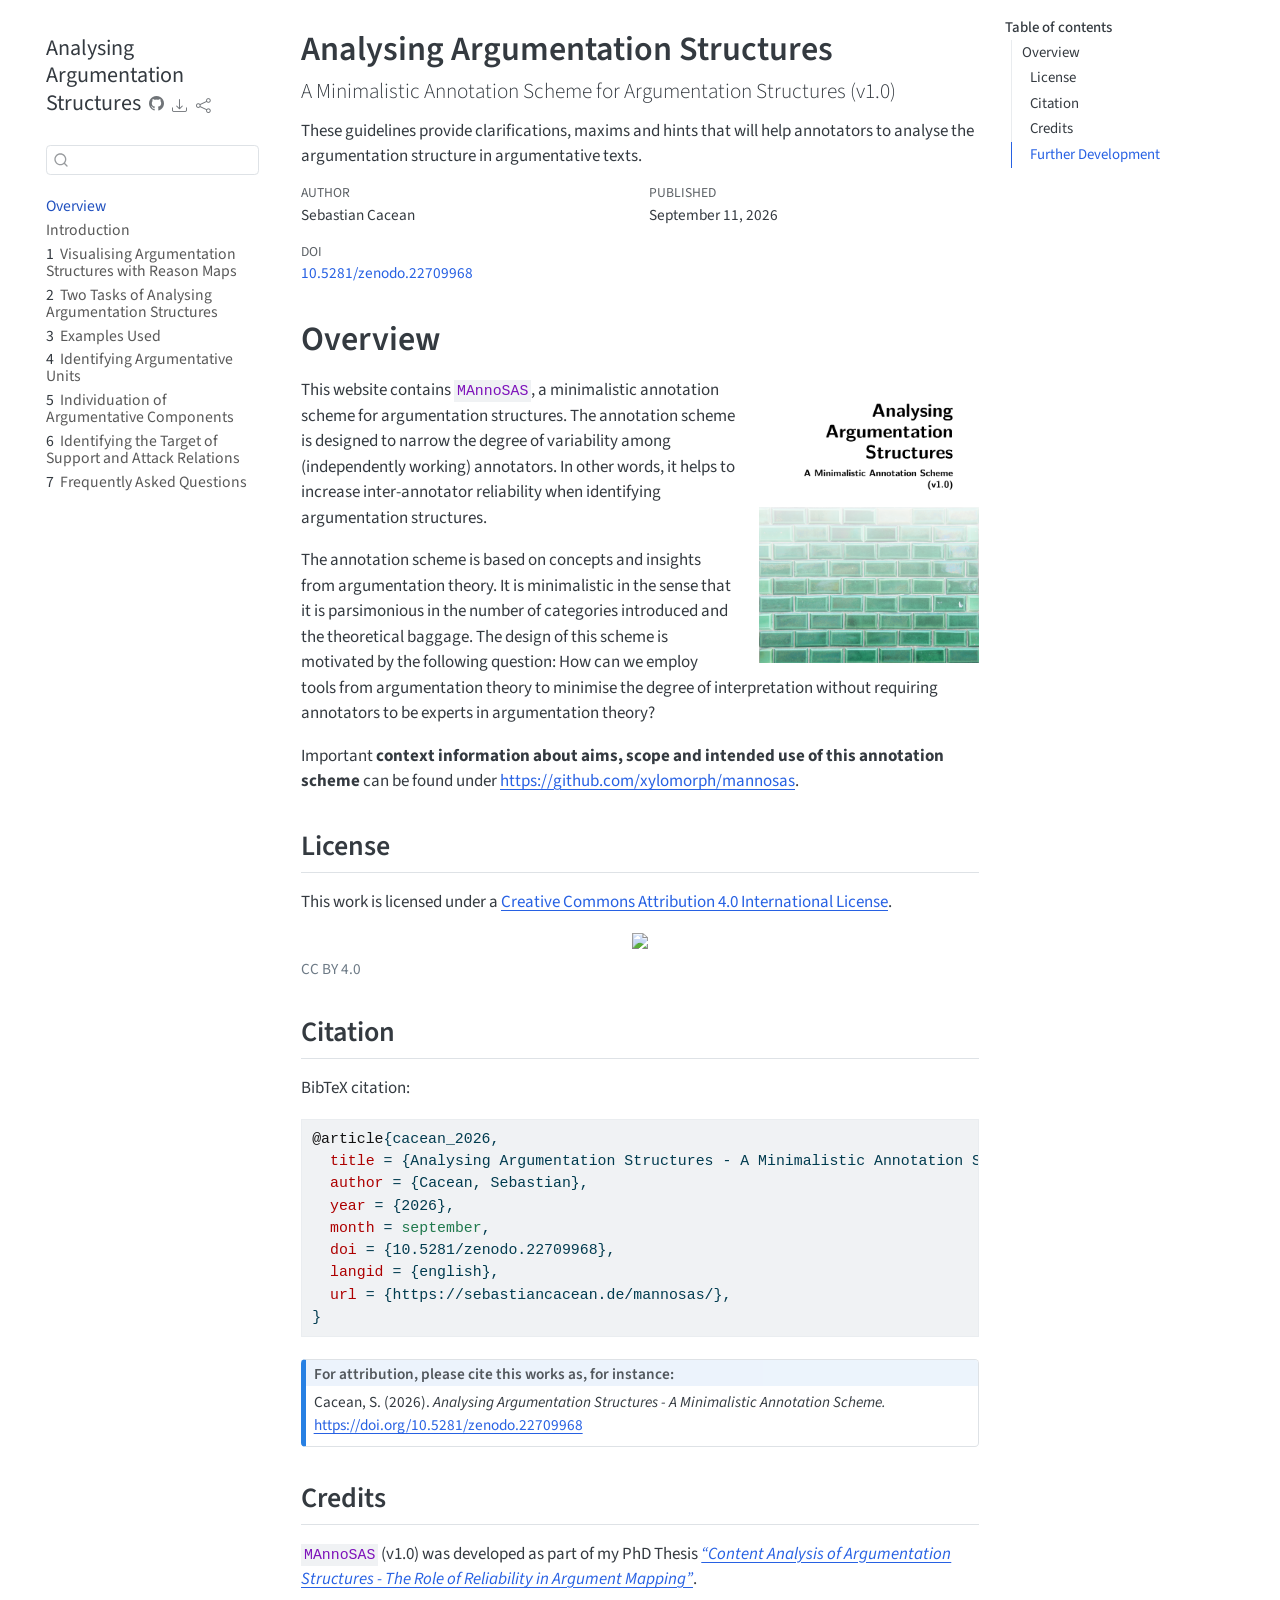
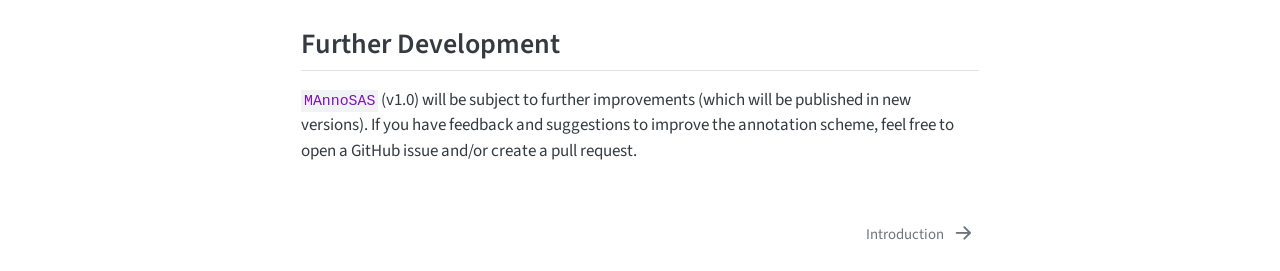
==== commit 04485606: "Update build." ====
--- a/docs/index.html
+++ b/docs/index.html
@@ -114,13 +114,13 @@
 <link rel="stylesheet" href="styles.css">
 <meta property="og:title" content="Analysing Argumentation Structures">
 <meta property="og:description" content="These guidelines provide clarifications, maxims and hints that will help annotators to analyse the argumentation structure in argumentative texts.">
-<meta property="og:image" content="https://xylomorph.github.io/mannosas/figures/featured.png">
+<meta property="og:image" content="https://sebastiancacean.de/mannosas/figures/featured.png">
 <meta property="og:site_name" content="Analysing Argumentation Structures">
 <meta property="og:image:height" content="998">
 <meta property="og:image:width" content="1054">
 <meta name="twitter:title" content="Analysing Argumentation Structures">
 <meta name="twitter:description" content="These guidelines provide clarifications, maxims and hints that will help annotators to analyse the argumentation structure in argumentative texts.">
-<meta name="twitter:image" content="https://xylomorph.github.io/mannosas/figures/featured.png">
+<meta name="twitter:image" content="https://sebastiancacean.de/mannosas/figures/featured.png">
 <meta name="twitter:image-height" content="998">
 <meta name="twitter:image-width" content="1054">
 <meta name="twitter:card" content="summary_large_image">
@@ -132,7 +132,7 @@
 <meta name="citation_cover_date" content="2026-09-11">
 <meta name="citation_year" content="2026">
 <meta name="citation_online_date" content="2026-09-11">
-<meta name="citation_fulltext_html_url" content="https://xylomorph.github.io/mannosas/">
+<meta name="citation_fulltext_html_url" content="https://sebastiancacean.de/mannosas/">
 <meta name="citation_doi" content="10.5281/zenodo.22709968">
 <meta name="citation_language" content="en">
 <meta name="citation_technical_report_number" content="v1.0">
@@ -365,7 +365,7 @@
 <span id="cb1-5"><a href="#cb1-5" aria-hidden="true" tabindex="-1"></a>  <span class="dt">month</span> = <span class="st">september</span>,</span>
 <span id="cb1-6"><a href="#cb1-6" aria-hidden="true" tabindex="-1"></a>  <span class="dt">doi</span> = {10.5281/zenodo.22709968},</span>
 <span id="cb1-7"><a href="#cb1-7" aria-hidden="true" tabindex="-1"></a>  <span class="dt">langid</span> = {english},</span>
-<span id="cb1-8"><a href="#cb1-8" aria-hidden="true" tabindex="-1"></a>  <span class="dt">url</span> = {https://xylomorph.github.io/mannosas/},</span>
+<span id="cb1-8"><a href="#cb1-8" aria-hidden="true" tabindex="-1"></a>  <span class="dt">url</span> = {https://sebastiancacean.de/mannosas/},</span>
 <span id="cb1-9"><a href="#cb1-9" aria-hidden="true" tabindex="-1"></a>}</span></code></pre></div><button title="Copy to Clipboard" class="code-copy-button"><i class="bi"></i></button></div>
 <div class="callout callout-style-default callout-note no-icon callout-titled">
 <div class="callout-header d-flex align-content-center">
@@ -467,7 +467,7 @@
     }
       var localhostRegex = new RegExp(/^(?:http|https):\/\/localhost\:?[0-9]*\//);
       var mailtoRegex = new RegExp(/^mailto:/);
-        var filterRegex = new RegExp("https:\/\/xylomorph\.github\.io\/mannosas\/");
+        var filterRegex = new RegExp("https:\/\/sebastiancacean\.de\/mannosas\/");
       var isInternal = (href) => {
           return filterRegex.test(href) || localhostRegex.test(href) || mailtoRegex.test(href);
       }
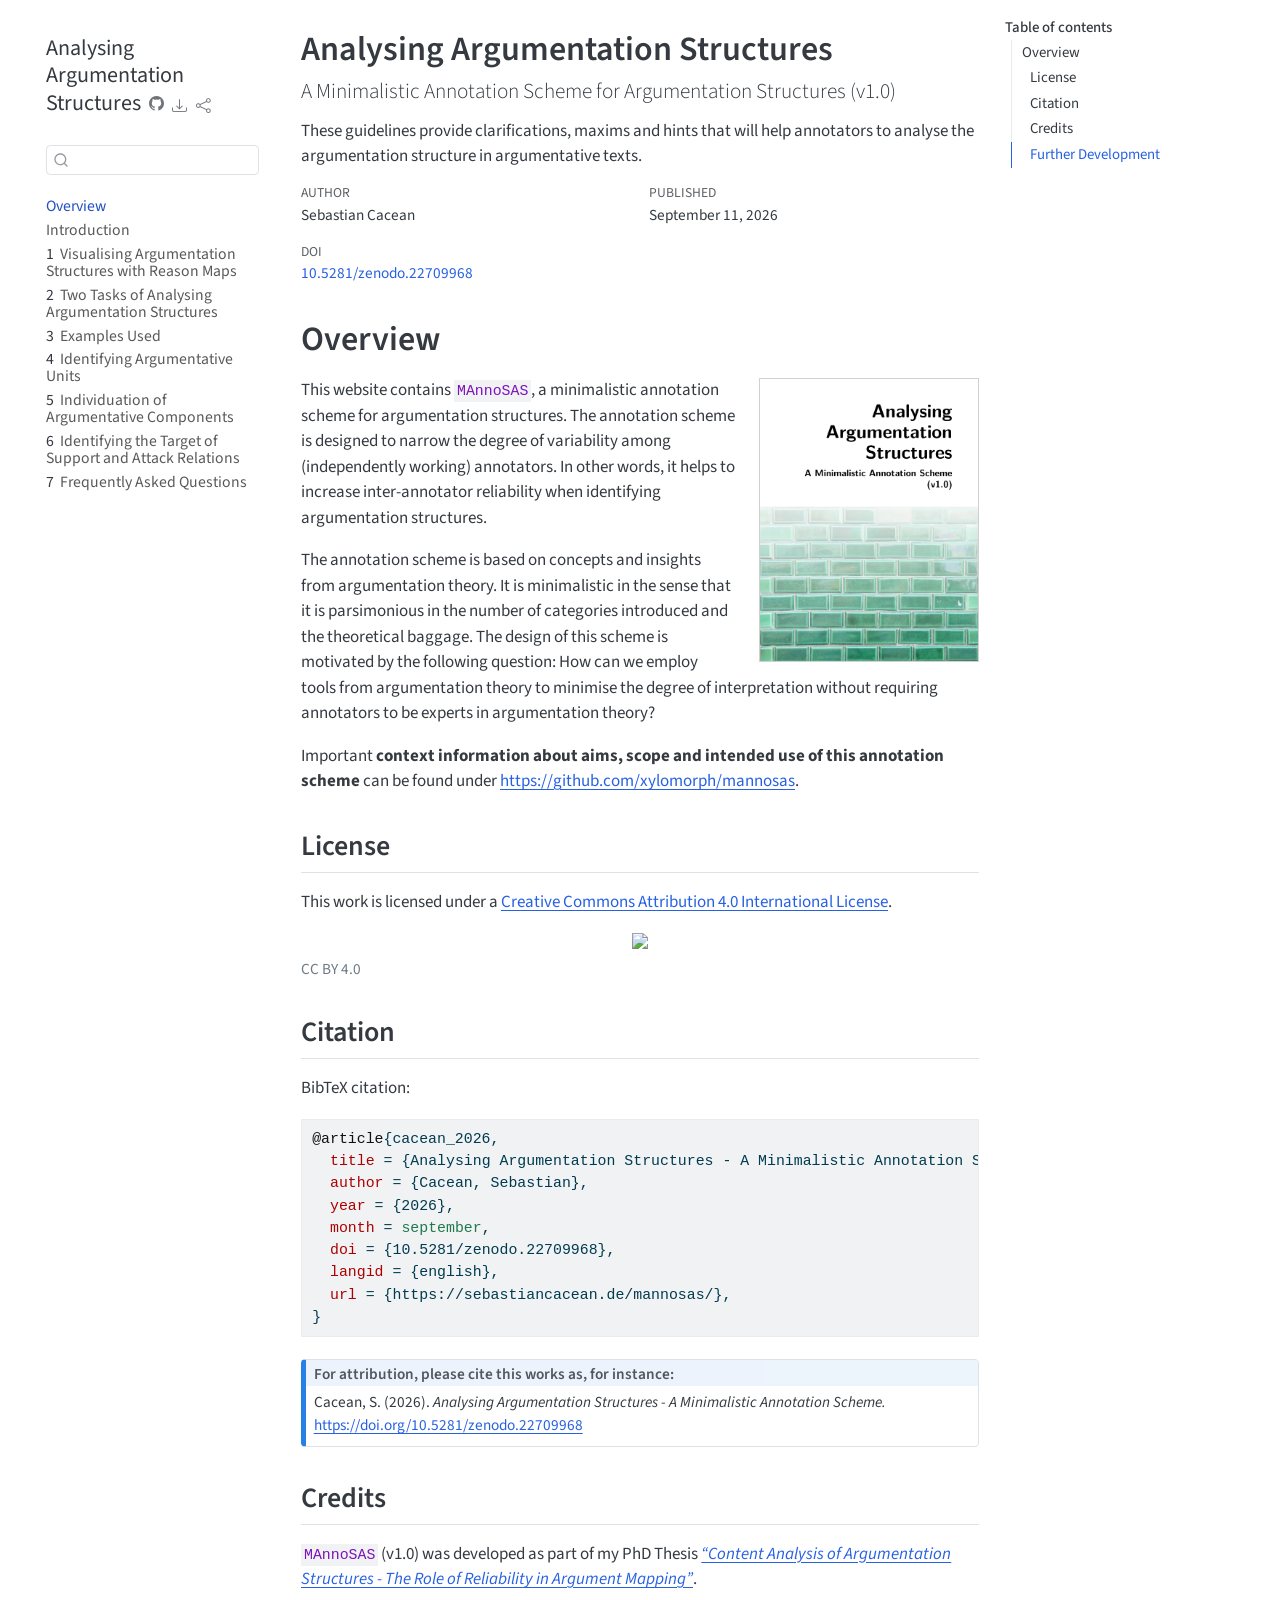
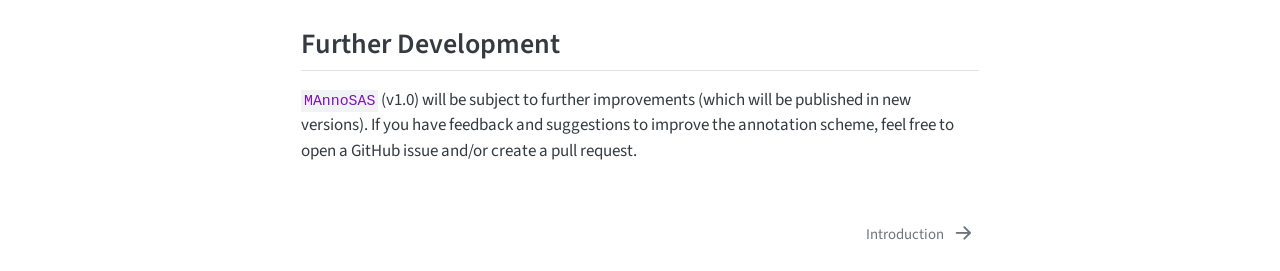
==== commit 5bb1a984: "Adding border to thumbnail." ====
--- a/docs/index.html
+++ b/docs/index.html
@@ -109,6 +109,10 @@
     "search-label": "Search"
   }
 }</script>
+<meta name="citation_pdf_url" content="https://sebastiancacean.de/mannosas/Analysing-Argumentation-Structures.pdf">
+<meta name="DC.type" content="Text.Report">
+<meta name="citation_publication_type" content="report">
+<meta property="og:type" content="book">
 
 
 <link rel="stylesheet" href="styles.css">
@@ -338,7 +342,7 @@
 
 <section id="overview" class="level1 unnumbered">
 <h1 class="unnumbered">Overview</h1>
-<p><a href="./Analysing-Argumentation-Structures.pdf" target="_blank"> <img src="./figures/frontpage-thumbnail.png" alt="Download PDF" class="float-right" style="width:220px;"> </a></p>
+<p><a href="./Analysing-Argumentation-Structures.pdf" target="_blank"> <img src="./figures/frontpage-thumbnail.png" alt="Download PDF" class="float-right" style="width:220px; border: 1px solid #d0d0d0;"> </a></p>
 <p>This website contains <code>MAnnoSAS</code>, a minimalistic annotation scheme for argumentation structures. The annotation scheme is designed to narrow the degree of variability among (independently working) annotators. In other words, it helps to increase inter-annotator reliability when identifying argumentation structures.</p>
 <p>The annotation scheme is based on concepts and insights from argumentation theory. It is minimalistic in the sense that it is parsimonious in the number of categories introduced and the theoretical baggage. The design of this scheme is motivated by the following question: How can we employ tools from argumentation theory to minimise the degree of interpretation without requiring annotators to be experts in argumentation theory?</p>
 Important <strong>context information about aims, scope and intended use of this annotation scheme</strong> can be found under <a href="https://github.com/xylomorph/mannosas" class="uri">https://github.com/xylomorph/mannosas</a>.
